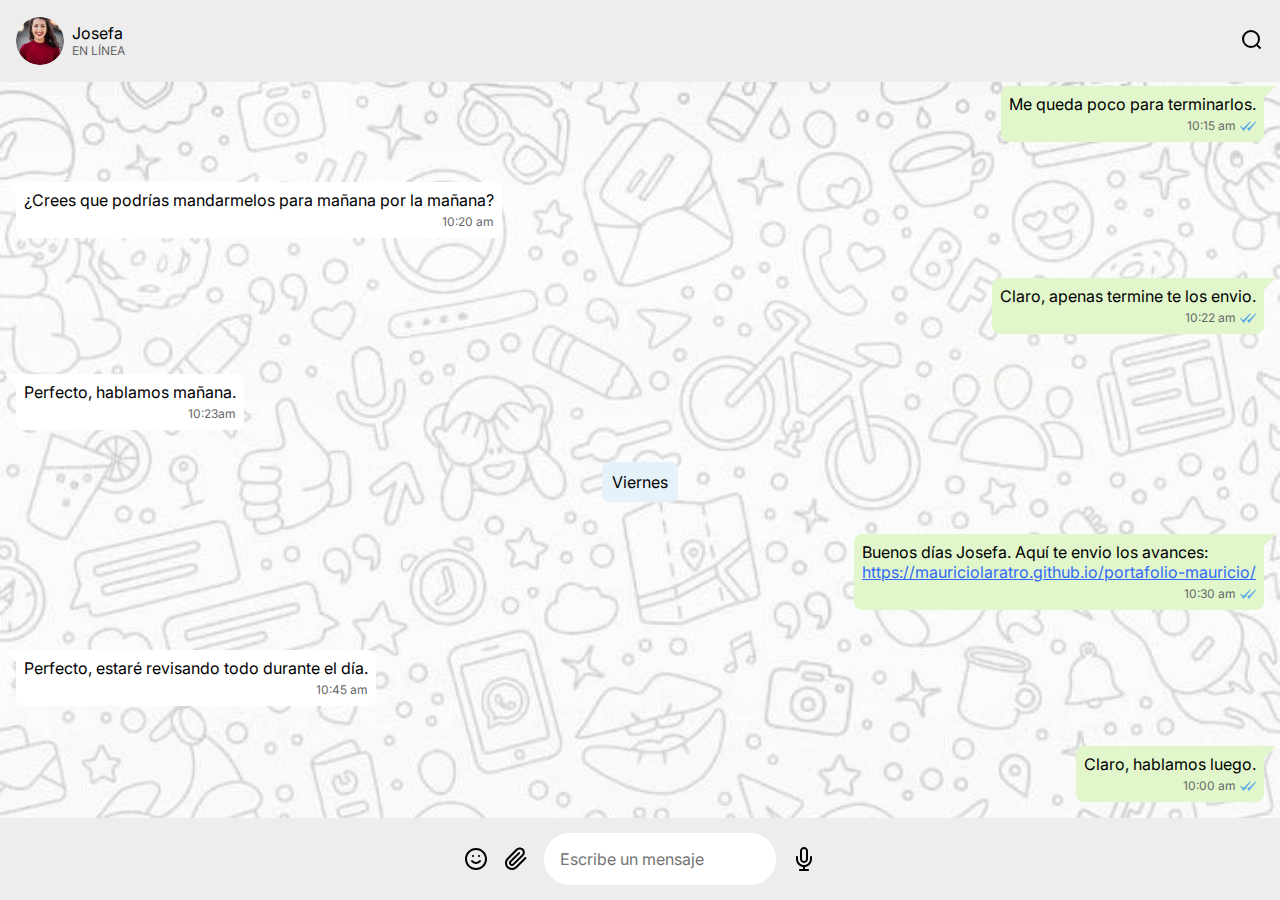
==== index2.html @ 7a657da4 "Implementamos el responsive design" ====
<!DOCTYPE html>
<html lang="es">
<head>
    <meta charset="UTF-8">
    <meta http-equiv="X-UA-Compatible" content="IE=edge">
    <meta name="viewport" content="width=device-width, initial-scale=1.0">
    <title>WhatsApp</title>
    <link rel="preconnect" href="https://fonts.googleapis.com">
<link rel="preconnect" href="https://fonts.gstatic.com" crossorigin>
<link href="https://fonts.googleapis.com/css2?family=Inter:wght@400;700&display=swap" rel="stylesheet">
    <link rel="stylesheet" href="./css/index.css">
</head>
<body>
    <div class="layout">
        <!-- <div class="sidebar">
            <div class="header">
                <div class="header-primary">
                    <div class="user">
                        <img src="./images/profile-photo.png" alt="Foto de perfil del usuario">
                    </div>
                </div>
            </div>

            <div class="search">
                <form class="searcher" action="" role="search" aria-label="Buscar en la lista de chats">
                    <button class="button">
                        <img class="icon-search" src="./icons/search.svg" aria-hidden="true" alt="icono del buscador">
                    </button>
                        <input type="search" placeholder="Buscar o iniciar un nuevo chat">
                </form>
            </div>

            <div class="chat-list">
                <div class="sidebarChat">
                    <div class="sidebarChat-img">
                        <img src="./images/ingrid.png" height="48" width="48" alt="Foto de perfil de ingrid">
                    </div>
                    <div class="sidebarChat-text">
                        <div class="sidebarChat-user">
                            <span class="user-name">Ingrid</span>
                            <span class="user-status">Viernes</span>
                        </div>
                        <div class="sidebarChat-message">
                            <img src="./images/non-doble-check.svg" alt="">
                            <span class="user-status">Lorem ipsum dolor, sit amet consectetur adipisicing elit. Eos repudiandae aspernatur iure reiciendis, dicta laudantium voluptatibus totam dolore delectus iusto ut suscipit corporis officia placeat! Aperiam commodi expedita doloribus sint.</span>
                        </div>
                    </div>
                </div>

                <div class="sidebarChat  is-active">
                    <div class="sidebarChat-img">
                        <img src="./images/josefa.png" height="48" width="48" alt="Foto de perfil de Josefa">
                    </div>
                    <div class="sidebarChat-text">
                        <div class="sidebarChat-user">
                            <span class="user-name">Josefa</span>
                            <span class="user-status">Viernes</span>
                        </div>
                        <div class="sidebarChat-message">
                            <img src="./images/non-doble-check.svg" alt="">
                            <span class="user-status">Lorem ipsum dolor, sit amet consectetur adipisicing elit. Eos repudiandae aspernatur iure reiciendis, dicta laudantium voluptatibus totam dolore delectus iusto ut suscipit corporis officia placeat! Aperiam commodi expedita doloribus sint.</span>
                        </div>
                    </div>
                </div>

                <div class="sidebarChat">
                    <div class="sidebarChat-img">
                        <img src="./images/jan.png" height="48" width="48" alt="Foto de perfil de Jan">
                    </div>
                    <div class="sidebarChat-text">
                        <div class="sidebarChat-user">
                            <span class="user-name">Jan</span>
                            <span class="user-status">Viernes</span>
                        </div>
                        <div class="sidebarChat-message">
                            <img src="./images/non-doble-check.svg" alt="">
                            <span class="user-status">Lorem ipsum dolor, sit amet consectetur adipisicing elit. Eos repudiandae aspernatur iure reiciendis, dicta laudantium voluptatibus totam dolore delectus iusto ut suscipit corporis officia placeat! Aperiam commodi expedita doloribus sint.</span>
                        </div>
                    </div>
                </div>

                <div class="sidebarChat">
                    <div class="sidebarChat-img">
                        <img src="./images/ruben.png" height="48" width="48" alt="Foto de perfil de Ruben">
                    </div>
                    <div class="sidebarChat-text">
                        <div class="sidebarChat-user">
                            <span class="user-name">Ruben</span>
                            <span class="user-status">Viernes</span>
                        </div>
                        <div class="sidebarChat-message">
                            <img src="./images/non-doble-check.svg" alt="">
                            <span class="user-status">Lorem ipsum dolor, sit amet consectetur adipisicing elit. Eos repudiandae aspernatur iure reiciendis, dicta laudantium voluptatibus totam dolore delectus iusto ut suscipit corporis officia placeat! Aperiam commodi expedita doloribus sint.</span>
                        </div>
                    </div>
                </div>

                <div class="sidebarChat">
                    <div class="sidebarChat-img">
                        <img src="./images/maria.png" height="48" width="48" alt="Foto de perfil de Maria">
                    </div>
                    <div class="sidebarChat-text">
                        <div class="sidebarChat-user">
                            <span class="user-name">Maria</span>
                            <span class="user-status">Viernes</span>
                        </div>
                        <div class="sidebarChat-message">
                            <img src="./images/non-doble-check.svg" alt="">
                            <span class="user-status">Lorem ipsum dolor, sit amet consectetur adipisicing elit. Eos repudiandae aspernatur iure reiciendis, dicta laudantium voluptatibus totam dolore delectus iusto ut suscipit corporis officia placeat! Aperiam commodi expedita doloribus sint.</span>
                        </div>
                    </div>
                </div>

                <div class="sidebarChat">
                    <div class="sidebarChat-img">
                        <img src="./images/rufino.png" height="48" width="48" alt="Foto de perfil de Rufino">
                    </div>
                    <div class="sidebarChat-text">
                        <div class="sidebarChat-user">
                            <span class="user-name">Rufino</span>
                            <span class="user-status">Viernes</span>
                        </div>
                        <div class="sidebarChat-message">
                            <img src="./images/non-doble-check.svg" alt="">
                            <span class="user-status">Lorem ipsum dolor, sit amet consectetur adipisicing elit. Eos repudiandae aspernatur iure reiciendis, dicta laudantium voluptatibus totam dolore delectus iusto ut suscipit corporis officia placeat! Aperiam commodi expedita doloribus sint.</span>
                        </div>
                    </div>
                </div>

                <div class="sidebarChat">
                    <div class="sidebarChat-img">
                        <img src="./images/mariano.png" height="48" width="48" alt="Foto de perfil de Mariano">
                    </div>
                    <div class="sidebarChat-text">
                        <div class="sidebarChat-user">
                            <span class="user-name">Mariano</span>
                            <span class="user-status">Viernes</span>
                        </div>
                        <div class="sidebarChat-message">
                            <img src="./images/non-doble-check.svg" alt="">
                            <span class="user-status">Lorem ipsum dolor, sit amet consectetur adipisicing elit. Eos repudiandae aspernatur iure reiciendis, dicta laudantium voluptatibus totam dolore delectus iusto ut suscipit corporis officia placeat! Aperiam commodi expedita doloribus sint.</span>
                        </div>
                    </div>
                </div>

                <div class="sidebarChat">
                    <div class="sidebarChat-img">
                        <img src="./images/pilar.png" height="48" width="48" alt="Foto de perfil de Pilar">
                    </div>
                    <div class="sidebarChat-text">
                        <div class="sidebarChat-user">
                            <span class="user-name">Pilar</span>
                            <span class="user-status">Viernes</span>
                        </div>
                        <div class="sidebarChat-message">
                            <img src="./images/non-doble-check.svg" alt="">
                            <span class="user-status">Lorem ipsum dolor, sit amet consectetur adipisicing elit. Eos repudiandae aspernatur iure reiciendis, dicta laudantium voluptatibus totam dolore delectus iusto ut suscipit corporis officia placeat! Aperiam commodi expedita doloribus sint.</span>
                        </div>
                    </div>
                </div>

                <div class="sidebarChat">
                    <div class="sidebarChat-img">
                        <img src="./images/carlos.png" height="48" width="48" alt="Foto de perfil de Carlos">
                    </div>
                    <div class="sidebarChat-text">
                        <div class="sidebarChat-user">
                            <span class="user-name">Carlos</span>
                            <span class="user-status">Viernes</span>
                        </div>
                        <div class="sidebarChat-message">
                            <img src="./images/non-doble-check.svg" alt="">
                            <span class="user-status">Lorem ipsum dolor, sit amet consectetur adipisicing elit. Eos repudiandae aspernatur iure reiciendis, dicta laudantium voluptatibus totam dolore delectus iusto ut suscipit corporis officia placeat! Aperiam commodi expedita doloribus sint.</span>
                        </div>
                    </div>
                </div>

                <div class="sidebarChat">
                    <div class="sidebarChat-img">
                        <img class="mauricioImg" src="./images/cv-image.jpg" height="48" width="48" alt="Foto de perfil de Mauricio">
                    </div>
                    <div class="sidebarChat-text">
                        <div class="sidebarChat-user">
                            <span class="user-name">Mauricio</span>
                            <span class="user-status">Viernes</span>
                        </div>
                        <div class="sidebarChat-message">
                            <img src="./images/non-doble-check.svg" alt="">
                            <span class="user-status">Lorem ipsum dolor, sit amet consectetur adipisicing elit. Eos repudiandae aspernatur iure reiciendis, dicta laudantium voluptatibus totam dolore delectus iusto ut suscipit corporis officia placeat! Aperiam commodi expedita doloribus sint.</span>
                        </div>
                    </div>
                </div>



            </div>

        </div>

 -->
        <div class="chat2">
            <header class="header">
                <div class="header-primary">
                    <div class="user">
                        <img src="./images/josefa.png" width="48" height="48" alt="Foto de perfil de Josefa">
                        <p>
                            <span class="user-name">Josefa</span>
                            <span class="user-status">En Línea</span>
                        </p>
                    </div>
                </div>
                <div class="header-secondary">
                    <button class="button" aria-label="Buscar en los mensajes de este chat">
                        <img class="icon-search" src="./icons/search.svg" aria-hidden="true" alt="icono del buscador">

                        <!-- <i>search</i> -->
                    </button>
                </div>
            </header>
            <div class="message-list">

                <div class="message is-sender">
                    <div class="message-body">
                        <p class="message-text">Claro, hablamos luego.</p>
                    </div>
                    <div class="message-details">
                        <span class="message-date">10:00 am</span>
                        <span class="message-status is-dobleCheck"></span>
                    </div>
                </div>
                <div class="message is-receiver">
                    <div class="message-body">
                        <p class="message-text">Perfecto, estaré revisando todo durante el día.</p>
                    </div>
                    <div class="message-details">
                        <span class="message-date">10:45 am</span>
                    </div>
                </div>

                <div class="message is-sender">
                    <div class="message-body">
                        <p class="message-text">Buenos días Josefa. Aquí te envio los avances: <br> <a href="https://mauriciolaratro.github.io/portafolio-mauricio/">https://mauriciolaratro.github.io/portafolio-mauricio/</a></p>
                    </div>
                    <div class="message-details">
                        <span class="message-date">10:30 am</span>
                        <span class="message-status is-dobleCheck"></span>
                    </div>
                </div>
                                
                <div class="date">
                    Viernes
                </div>

                <div class="message is-receiver">
                    <div class="message-body">
                        <p class="message-text">Perfecto, hablamos mañana.</p>
                    </div>
                    <div class="message-details">
                        <span class="message-date">10:23am</span>
                    </div>
                </div>

                <div class="message is-sender">
                    <div class="message-body">
                        <p class="message-text">Claro, apenas termine te los envio.</p>
                    </div>
                    <div class="message-details">
                        <span class="message-date">10:22 am</span>
                        <span class="message-status is-dobleCheck"></span>
                    </div>
                </div>
                <div class="message is-receiver">
                    <div class="message-body">
                        <p class="message-text">¿Crees que podrías mandarmelos para mañana por la mañana?</p>
                    </div>
                    <div class="message-details">
                        <span class="message-date">10:20 am</span>
                    </div>
                </div>
                <div class="message is-sender">
                    <div class="message-body">
                        <p class="message-text">Me queda poco para terminarlos.</p>
                    </div>
                    <div class="message-details">
                        <span class="message-date">10:15 am</span>
                        <span class="message-status is-dobleCheck"></span>
                    </div>
                </div>
                <div class="message is-receiver">
                    <div class="message-body">
                        <p class="message-text">Me alegro, bien también. <br> Te escribía para saber como vas con los avances.</p>
                    </div>
                    <div class="message-details">
                        <span class="message-date">10:12 am</span>
                    </div>
                </div>


                <div class="message is-sender">
                    <div class="message-body">
                        <p class="message-text">Hola Josefa, Bien ¿y tú?</p>
                    </div>
                    <div class="message-details">
                        <span class="message-date">10:00 am</span>
                        <span class="message-status is-dobleCheck"></span>
                    </div>
                </div>
                <div class="message is-receiver">
                    <div class="message-body">
                        <p class="message-text">Hola ¿Cómo estás?</p>
                    </div>
                    <div class="message-details">
                        <span class="message-date">09:28 am</span>
                    </div>
                </div>
                <div class="date">
                    Jueves
                </div>
            </div>
            <div class="actions">
                <div class="emoji">
                    <button class="button">
                        <img src="./icons/smile.svg" alt="">
                    </button>
                </div>
                <div class="paperclip">
                    <button class="button">
                        <img src="./icons/paperclip.svg" alt="">
                    </button>
                </div>
                <div class="input">
                    <form action="" aria-label="Ingresar mensaje">
                        <input type="text" name="ingresar mensaje" placeholder="Escribe un mensaje">
                    </form>
                </div>
                <div class="mic">
                    <button class="button">
                        <img src="./icons/mic.svg" alt="">
                    </button>
                </div>
            </div>
        </div>
    </div>
</body>
</html>
---- css/index.css ----
@import './layout.css';
@import './sidebar.css';
@import './chat.css';
@import './header.css';
@import './user.css';
@import './message-list.css';
@import './actions.css';
@import './buttons.css';

:root{
    --headerSize: 50px;
    --actionsSize: 50px;
    font-size: 16px;
    --black: #000000; 
    --grey10: #666667; 
    --grey15: rgba(210, 210, 210, .7); 
    --grey20: #f2f2f2; 
    --grey30: #f6f6f6; 
    --grey40: #ededed; 
    --white: #ffffff; 
    --green10: #e1f7cb; 
    --green20: #56bca6; 
    --green30: #429488; 
    --blue: #5cb3f0; 
    --red: #ff4a4a; 
    --body-16regular: 400 1rem/1.25rem Inter; 
    --body-16bold: 700 1rem/1.25rem Inter; 
    --body-14regular: 400 0.875rem/1.125rem Inter; 
    --body-14regular_u: 500 0.875rem/1.25rem Inter; 
    --caption-12bold: 700 0.75rem/1rem Inter; 
    --caption-12regular: 400 0.75rem/1rem Inter; 
    --caption-12regular_u: 400 0.75rem/1.25rem Inter; 
    }

body{
    margin: 0;
    font-family: 'inter', sans-serif;
    min-block-size: 100vh;
}

::-webkit-scrollbar{
    background-color: transparent;
    inline-size: .5rem;
}

::-webkit-scrollbar-button{
    display: none;
}

::-webkit-scrollbar-thumb{
    background-color: var(--grey15);
    opacity: 1;
}


/* *{
    border: 1px solid red;
} */


@media screen and (min-width: 768px) {
    .chat{
        display: flex;
    }
}
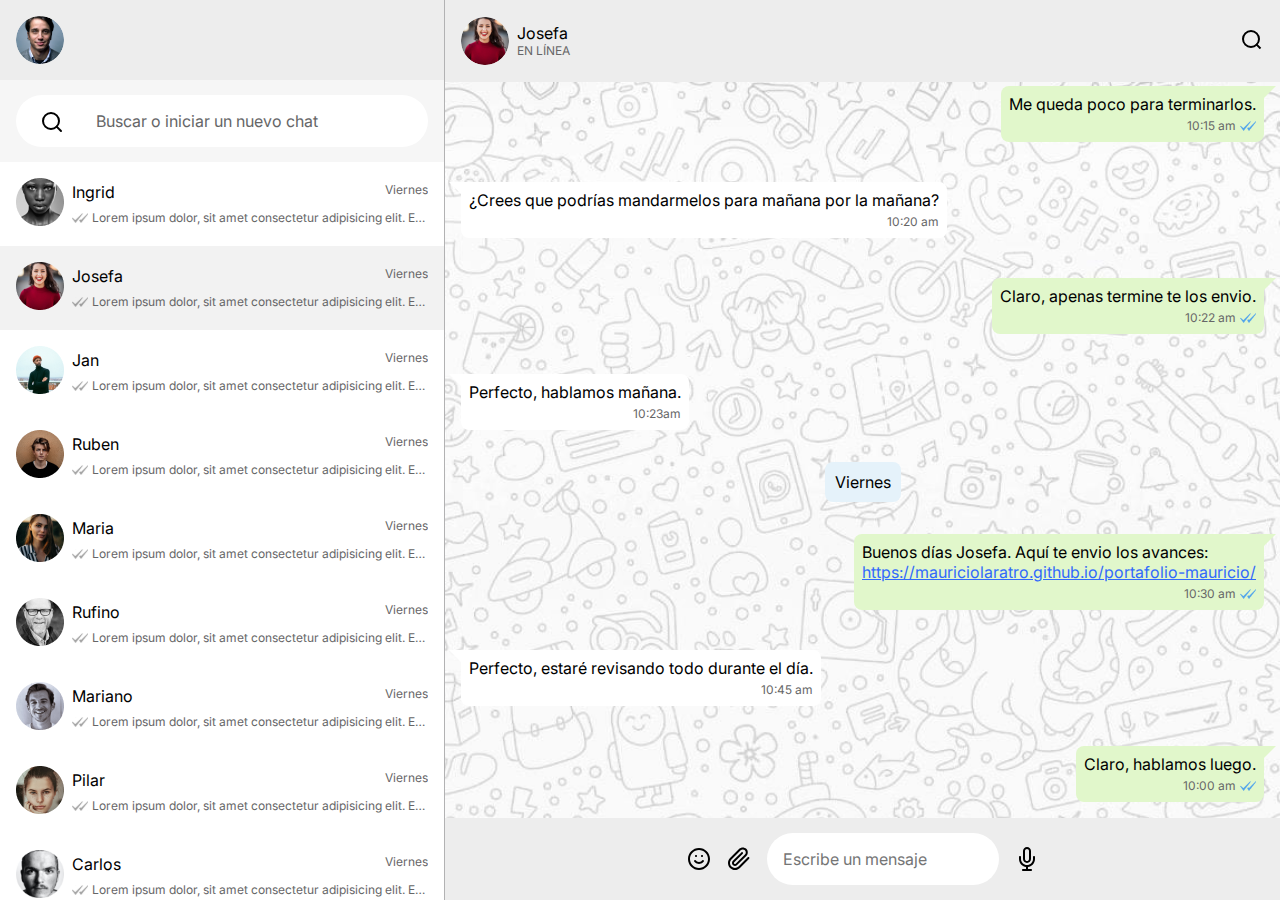
==== commit cdea94ba: "Corregimos bug en responsive design" ====
--- a/index2.html
+++ b/index2.html
@@ -12,7 +12,7 @@
 </head>
 <body>
     <div class="layout">
-        <!-- <div class="sidebar">
+        <div class="sidebar2">
             <div class="header">
                 <div class="header-primary">
                     <div class="user">
@@ -197,7 +197,7 @@
 
         </div>
 
- -->
+
         <div class="chat2">
             <header class="header">
                 <div class="header-primary">
--- a/css/index.css
+++ b/css/index.css
@@ -62,4 +62,8 @@
     .chat{
         display: flex;
     }
+
+    .sidebar2{
+        display: flex;
+    }
 }